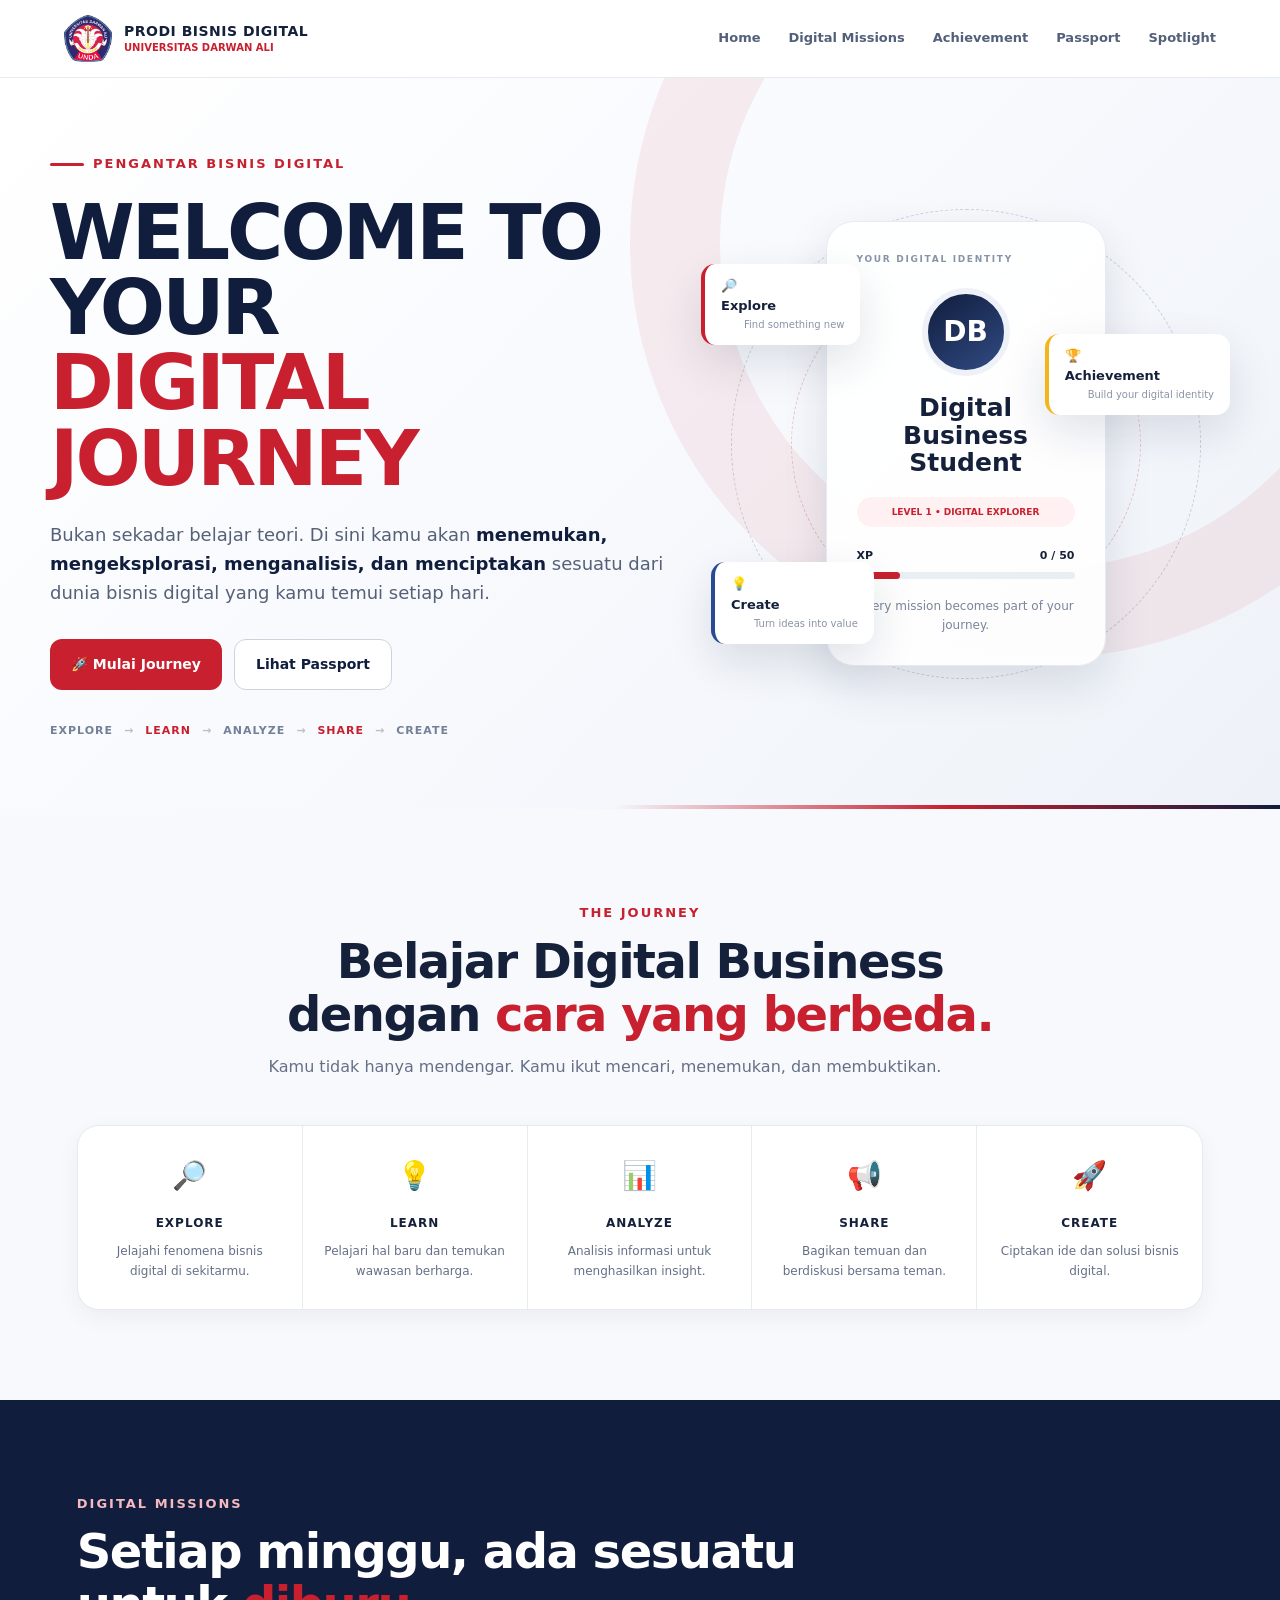
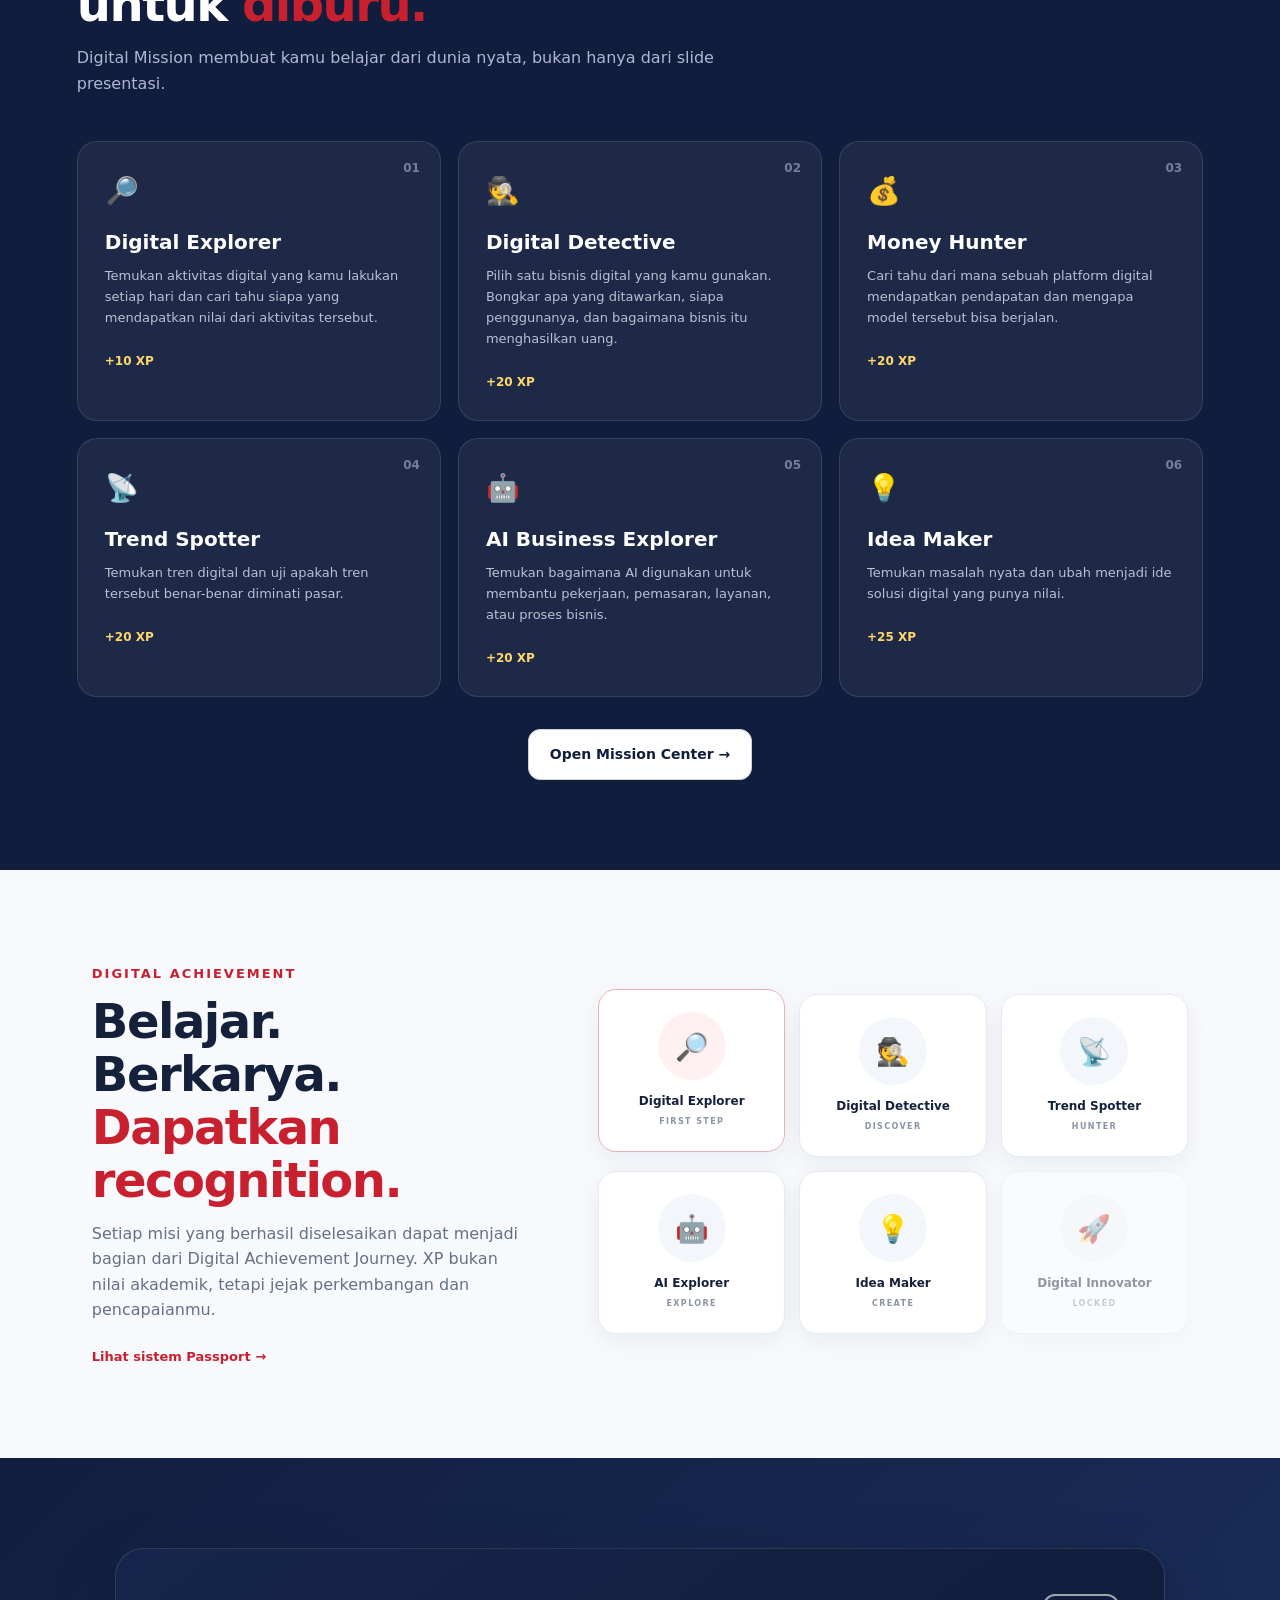
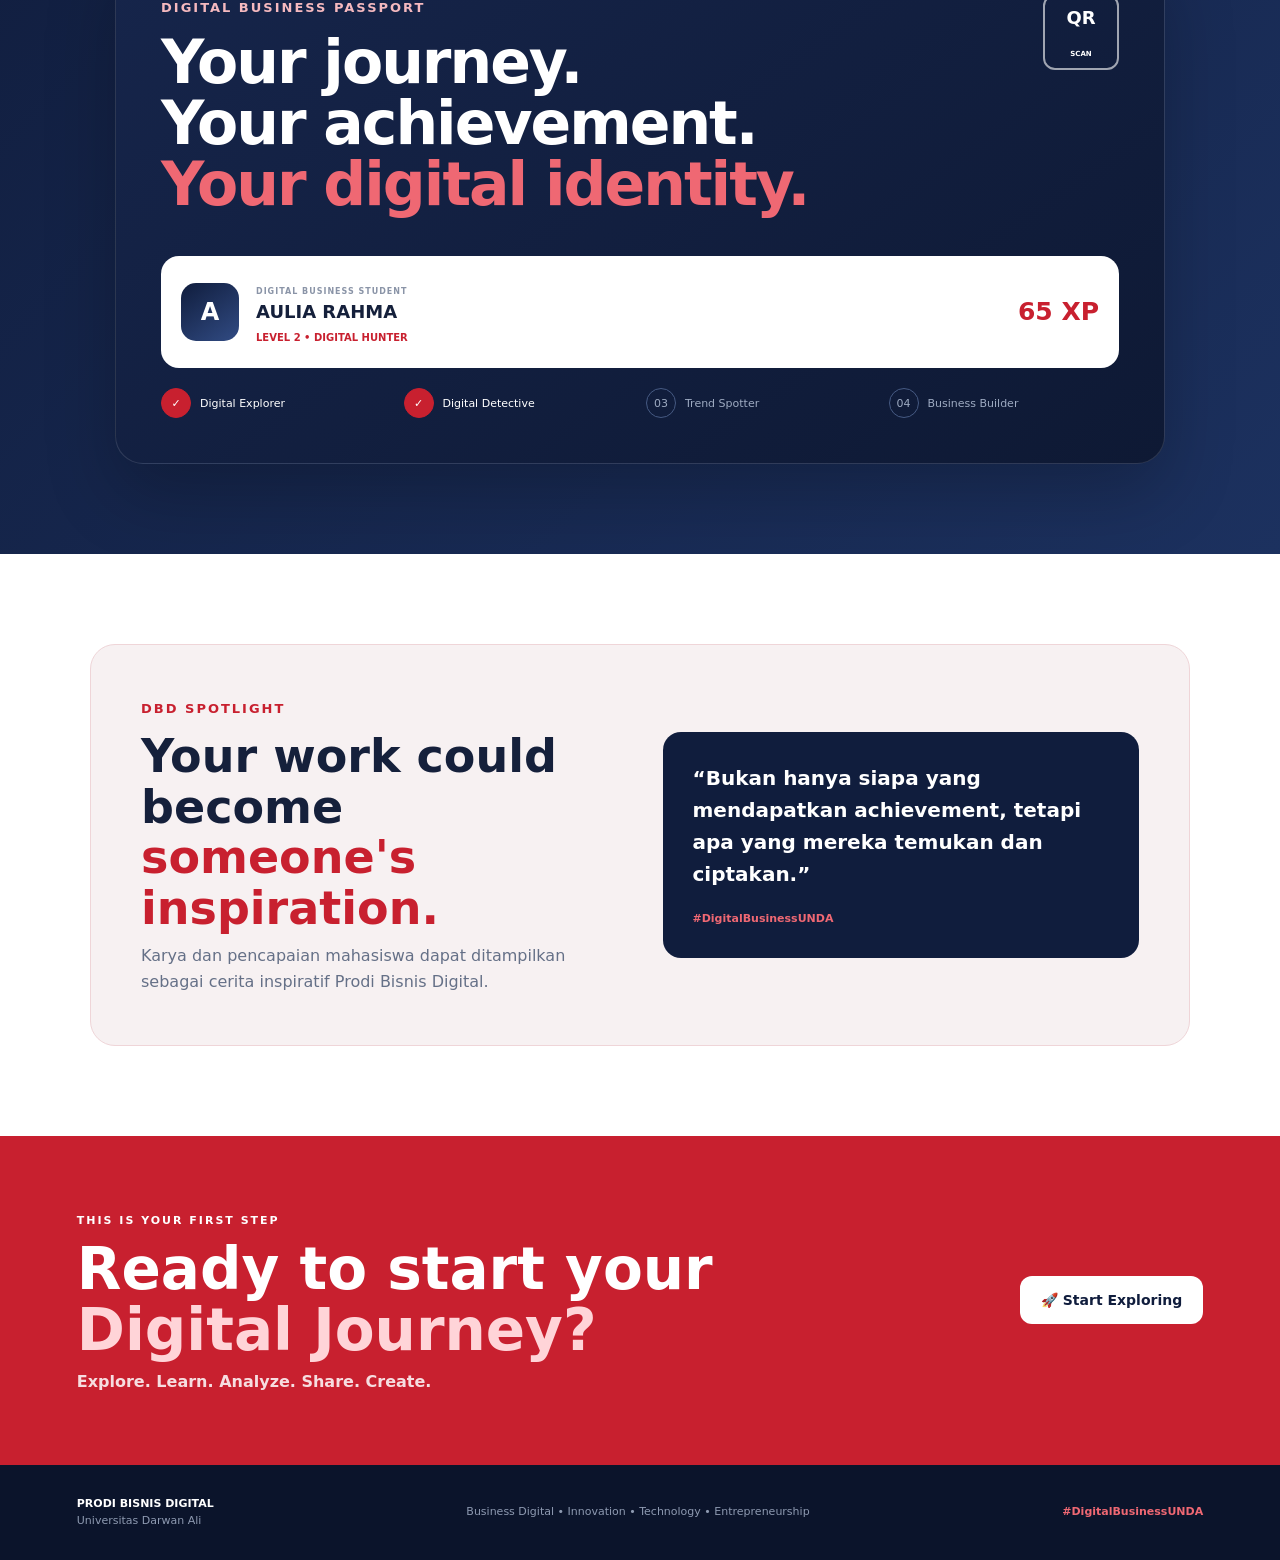
==== index.html @ ce1bdc29 "Add files via upload" ====
<!DOCTYPE html>
<html lang="id">
<head>
  <meta charset="UTF-8">
  <meta name="viewport" content="width=device-width, initial-scale=1.0">
  <meta name="description" content="Digital Business Passport - Prodi Bisnis Digital Universitas Darwan Ali">
  <title>Digital Business Passport | Bisnis Digital UNDA</title>
  <link rel="stylesheet" href="style.css">
</head>
<body>

  <header class="navbar">
    <a class="brand" href="#home">
      <img src="assets/unda-logo.png" alt="Logo Universitas Darwan Ali" class="brand-logo">
      <div>
        <strong>PRODI BISNIS DIGITAL</strong>
        <span>UNIVERSITAS DARWAN ALI</span>
      </div>
    </a>

    <button class="menu-toggle" aria-label="Buka menu" aria-expanded="false">☰</button>

    <nav class="nav-links">
      <a href="#home">Home</a>
      <a href="#missions">Digital Missions</a>
      <a href="#achievement">Achievement</a>
      <a href="#passport">Passport</a>
      <a href="#spotlight">Spotlight</a>
    </nav>
  </header>

  <main id="home">

    <section class="hero">
      <div class="hero-grid">
        <div class="hero-copy">
          <div class="eyebrow"><span></span> PENGANTAR BISNIS DIGITAL</div>
          <h1>WELCOME TO YOUR<br><em>DIGITAL JOURNEY</em></h1>
          <p class="hero-lead">
            Bukan sekadar belajar teori. Di sini kamu akan
            <b>menemukan, mengeksplorasi, menganalisis, dan menciptakan</b>
            sesuatu dari dunia bisnis digital yang kamu temui setiap hari.
          </p>

          <div class="hero-actions">
            <a class="btn btn-primary" href="missions.html">🚀 Mulai Journey</a>
            <a class="btn btn-secondary" href="passport.html?student=aulia">Lihat Passport</a>
          </div>

          <div class="journey-line">
            <span>EXPLORE</span><b>→</b>
            <span>LEARN</span><b>→</b>
            <span>ANALYZE</span><b>→</b>
            <span>SHARE</span><b>→</b>
            <span>CREATE</span>
          </div>
        </div>

        <div class="hero-visual">
          <div class="orbit orbit-1"></div>
          <div class="orbit orbit-2"></div>
          <div class="visual-card main-card">
            <div class="mini-label">YOUR DIGITAL IDENTITY</div>
            <div class="avatar-placeholder">DB</div>
            <h3>Digital Business<br>Student</h3>
            <div class="level-pill">LEVEL 1 • DIGITAL EXPLORER</div>
            <div class="xp-row">
              <span>XP</span><strong>0 / 50</strong>
            </div>
            <div class="xp-track"><i></i></div>
            <p>Every mission becomes part of your journey.</p>
          </div>
          <div class="floating-card fc-one">🔎 <b>Explore</b><small>Find something new</small></div>
          <div class="floating-card fc-two">🏆 <b>Achievement</b><small>Build your digital identity</small></div>
          <div class="floating-card fc-three">💡 <b>Create</b><small>Turn ideas into value</small></div>
        </div>
      </div>
    </section>

    <section class="intro section">
      <div class="section-heading centered">
        <span class="section-kicker">THE JOURNEY</span>
        <h2>Belajar Digital Business dengan <span>cara yang berbeda.</span></h2>
        <p>Kamu tidak hanya mendengar. Kamu ikut mencari, menemukan, dan membuktikan.</p>
      </div>

      <div class="steps">
        <article><div class="step-icon">🔎</div><b>EXPLORE</b><p>Jelajahi fenomena bisnis digital di sekitarmu.</p></article>
        <article><div class="step-icon">💡</div><b>LEARN</b><p>Pelajari hal baru dan temukan wawasan berharga.</p></article>
        <article><div class="step-icon">📊</div><b>ANALYZE</b><p>Analisis informasi untuk menghasilkan insight.</p></article>
        <article><div class="step-icon">📢</div><b>SHARE</b><p>Bagikan temuan dan berdiskusi bersama teman.</p></article>
        <article><div class="step-icon">🚀</div><b>CREATE</b><p>Ciptakan ide dan solusi bisnis digital.</p></article>
      </div>
    </section>

    <section id="missions" class="dark-section section">
      <div class="section-heading">
        <span class="section-kicker light">DIGITAL MISSIONS</span>
        <h2>Setiap minggu, ada sesuatu untuk <span>diburu.</span></h2>
        <p>Digital Mission membuat kamu belajar dari dunia nyata, bukan hanya dari slide presentasi.</p>
      </div>

      <div class="mission-grid">
        <article class="mission-card">
          <span class="mission-no">01</span><div class="mission-icon">🔎</div>
          <h3>Digital Explorer</h3>
          <p>Temukan aktivitas digital yang kamu lakukan setiap hari dan cari tahu siapa yang mendapatkan nilai dari aktivitas tersebut.</p>
          <span class="xp">+10 XP</span>
        </article>
        <article class="mission-card">
          <span class="mission-no">02</span><div class="mission-icon">🕵️</div>
          <h3>Digital Detective</h3>
          <p>Pilih satu bisnis digital yang kamu gunakan. Bongkar apa yang ditawarkan, siapa penggunanya, dan bagaimana bisnis itu menghasilkan uang.</p>
          <span class="xp">+20 XP</span>
        </article>
        <article class="mission-card">
          <span class="mission-no">03</span><div class="mission-icon">💰</div>
          <h3>Money Hunter</h3>
          <p>Cari tahu dari mana sebuah platform digital mendapatkan pendapatan dan mengapa model tersebut bisa berjalan.</p>
          <span class="xp">+20 XP</span>
        </article>
        <article class="mission-card">
          <span class="mission-no">04</span><div class="mission-icon">📡</div>
          <h3>Trend Spotter</h3>
          <p>Temukan tren digital dan uji apakah tren tersebut benar-benar diminati pasar.</p>
          <span class="xp">+20 XP</span>
        </article>
        <article class="mission-card">
          <span class="mission-no">05</span><div class="mission-icon">🤖</div>
          <h3>AI Business Explorer</h3>
          <p>Temukan bagaimana AI digunakan untuk membantu pekerjaan, pemasaran, layanan, atau proses bisnis.</p>
          <span class="xp">+20 XP</span>
        </article>
        <article class="mission-card">
          <span class="mission-no">06</span><div class="mission-icon">💡</div>
          <h3>Idea Maker</h3>
          <p>Temukan masalah nyata dan ubah menjadi ide solusi digital yang punya nilai.</p>
          <span class="xp">+25 XP</span>
        </article>
      </div>
      <div style="text-align:center;margin-top:32px"><a href="missions.html" class="btn btn-secondary" style="background:#fff">Open Mission Center →</a></div>
    </section>

    <section id="achievement" class="section achievement-section">
      <div class="achievement-copy">
        <span class="section-kicker">DIGITAL ACHIEVEMENT</span>
        <h2>Belajar. Berkarya.<br><span>Dapatkan recognition.</span></h2>
        <p>
          Setiap misi yang berhasil diselesaikan dapat menjadi bagian dari
          Digital Achievement Journey. XP bukan nilai akademik, tetapi jejak
          perkembangan dan pencapaianmu.
        </p>
        <a class="text-link" href="#passport">Lihat sistem Passport →</a>
      </div>

      <div class="badge-board">
        <div class="badge-card active"><div class="badge-circle">🔎</div><b>Digital Explorer</b><small>FIRST STEP</small></div>
        <div class="badge-card"><div class="badge-circle">🕵️</div><b>Digital Detective</b><small>DISCOVER</small></div>
        <div class="badge-card"><div class="badge-circle">📡</div><b>Trend Spotter</b><small>HUNTER</small></div>
        <div class="badge-card"><div class="badge-circle">🤖</div><b>AI Explorer</b><small>EXPLORE</small></div>
        <div class="badge-card"><div class="badge-circle">💡</div><b>Idea Maker</b><small>CREATE</small></div>
        <div class="badge-card locked"><div class="badge-circle">🚀</div><b>Digital Innovator</b><small>LOCKED</small></div>
      </div>
    </section>

    <section id="passport" class="passport-section section">
      <div class="passport-preview">
        <div class="passport-top">
          <div>
            <span class="section-kicker light">DIGITAL BUSINESS PASSPORT</span>
            <h2>Your journey.<br>Your achievement.<br><span>Your digital identity.</span></h2>
          </div>
          <div class="qr-box">QR<br><small>SCAN</small></div>
        </div>

        <div class="sample-profile">
          <div class="sample-avatar">A</div>
          <div>
            <small>DIGITAL BUSINESS STUDENT</small>
            <h3>AULIA RAHMA</h3>
            <span>LEVEL 2 • DIGITAL HUNTER</span>
          </div>
          <strong>65 XP</strong>
        </div>

        <div class="timeline">
          <div class="done"><i>✓</i><span>Digital Explorer</span></div>
          <div class="done"><i>✓</i><span>Digital Detective</span></div>
          <div><i>03</i><span>Trend Spotter</span></div>
          <div><i>04</i><span>Business Builder</span></div>
        </div>
      </div>
    </section>

    <section id="spotlight" class="spotlight section">
      <div class="spotlight-box">
        <div>
          <span class="section-kicker">DBD SPOTLIGHT</span>
          <h2>Your work could become<br><span>someone's inspiration.</span></h2>
          <p>
            Karya dan pencapaian mahasiswa dapat ditampilkan sebagai cerita
            inspiratif Prodi Bisnis Digital.
          </p>
        </div>
        <div class="spotlight-quote">
          <b>“Bukan hanya siapa yang mendapatkan achievement, tetapi apa yang mereka temukan dan ciptakan.”</b>
          <span>#DigitalBusinessUNDA</span>
        </div>
      </div>
    </section>

    <section class="final-cta">
      <div>
        <span>THIS IS YOUR FIRST STEP</span>
        <h2>Ready to start your<br><em>Digital Journey?</em></h2>
        <p>Explore. Learn. Analyze. Share. Create.</p>
      </div>
      <a class="btn btn-light" href="#missions">🚀 Start Exploring</a>
    </section>

  </main>

  <footer>
    <div>
      <strong>PRODI BISNIS DIGITAL</strong>
      <span>Universitas Darwan Ali</span>
    </div>
    <p>Business Digital • Innovation • Technology • Entrepreneurship</p>
    <b>#DigitalBusinessUNDA</b>
  </footer>

  <script src="script.js"></script>
</body>
</html>
---- style.css ----
:root{
  --navy:#101d3d;
  --navy-2:#172852;
  --red:#c8202f;
  --red-dark:#9f1522;
  --gold:#f3b51b;
  --ink:#15203b;
  --muted:#657087;
  --paper:#f7f9fc;
  --white:#fff;
  --line:#e6eaf1;
  --shadow:0 18px 45px rgba(16,29,61,.12);
}
*{box-sizing:border-box;margin:0;padding:0}
html{scroll-behavior:smooth}
body{font-family:Inter,ui-sans-serif,system-ui,-apple-system,BlinkMacSystemFont,"Segoe UI",sans-serif;color:var(--ink);background:var(--paper);line-height:1.6}
a{text-decoration:none;color:inherit}
.navbar{height:78px;background:rgba(255,255,255,.96);backdrop-filter:blur(14px);display:flex;align-items:center;justify-content:space-between;padding:0 clamp(20px,5vw,70px);position:sticky;top:0;z-index:20;border-bottom:1px solid var(--line)}
.brand{display:flex;align-items:center;gap:12px}
.brand-logo{width:48px;height:48px;object-fit:contain}
.brand div{display:flex;flex-direction:column;line-height:1.15}
.brand strong{font-size:14px;letter-spacing:.5px}
.brand span{font-size:10px;color:var(--red);font-weight:700;margin-top:3px}
.nav-links{display:flex;gap:28px;font-size:13px;font-weight:700;color:#526079}
.nav-links a:hover{color:var(--red)}
.menu-toggle{display:none;background:none;border:0;font-size:26px;color:var(--navy)}
.hero{min-height:680px;background:linear-gradient(135deg,#fff 0%,#f7f9fd 52%,#eef2f8 100%);overflow:hidden;position:relative}
.hero:before{content:"";position:absolute;right:-180px;top:-250px;width:650px;height:650px;border-radius:50%;border:90px solid rgba(200,32,47,.07)}
.hero:after{content:"";position:absolute;right:0;bottom:0;width:52%;height:4px;background:linear-gradient(90deg,transparent,var(--red),var(--navy))}
.hero-grid{max-width:1240px;margin:auto;min-height:680px;display:grid;grid-template-columns:1.08fr .92fr;align-items:center;padding:70px 30px;gap:30px}
.hero-copy{position:relative;z-index:2}
.eyebrow,.section-kicker{font-size:13px;font-weight:900;letter-spacing:2px;color:var(--red);display:inline-flex;align-items:center;gap:9px}
.eyebrow span{width:34px;height:3px;background:var(--red);display:inline-block;border-radius:5px}
.hero h1{font-size:clamp(45px,6vw,78px);line-height:.98;letter-spacing:-3px;margin:20px 0 25px;color:var(--navy)}
.hero h1 em{font-style:normal;color:var(--red)}
.hero-lead{font-size:18px;max-width:650px;color:#566178}
.hero-lead b{color:var(--navy)}
.hero-actions{display:flex;gap:12px;margin:32px 0}
.btn{display:inline-flex;align-items:center;justify-content:center;padding:13px 21px;border-radius:12px;font-weight:800;font-size:14px;transition:.2s transform,.2s box-shadow}
.btn:hover{transform:translateY(-2px);box-shadow:0 10px 24px rgba(16,29,61,.14)}
.btn-primary{background:var(--red);color:#fff}
.btn-secondary{border:1px solid #ccd3df;background:#fff;color:var(--navy)}
.btn-light{background:#fff;color:var(--navy)}
.journey-line{display:flex;align-items:center;gap:11px;flex-wrap:wrap;font-size:11px;font-weight:900;letter-spacing:1px;color:#748097}
.journey-line span:nth-of-type(2),.journey-line span:nth-of-type(4){color:var(--red)}
.journey-line b{color:#b7bfcc}
.hero-visual{height:510px;position:relative;display:flex;align-items:center;justify-content:center}
.orbit{position:absolute;border:1px dashed rgba(16,29,61,.18);border-radius:50%}
.orbit-1{width:470px;height:470px}
.orbit-2{width:350px;height:350px;border-color:rgba(200,32,47,.25)}
.main-card{width:280px;min-height:380px;background:rgba(255,255,255,.94);border:1px solid #e6eaf1;border-radius:28px;padding:30px;box-shadow:var(--shadow);position:relative;z-index:3}
.mini-label{font-size:9px;letter-spacing:1.7px;font-weight:900;color:#8993a7}
.avatar-placeholder,.sample-avatar{display:grid;place-items:center;background:linear-gradient(145deg,var(--navy),#314b83);color:#fff;font-weight:900}
.avatar-placeholder{width:88px;height:88px;border-radius:50%;font-size:28px;margin:22px auto 18px;border:6px solid #eef1f7}
.main-card h3{font-size:25px;line-height:1.1;text-align:center}
.level-pill{font-size:9px;font-weight:900;background:#fff0f1;color:var(--red);padding:8px;border-radius:20px;text-align:center;margin:20px 0}
.xp-row{display:flex;justify-content:space-between;font-size:11px;font-weight:800}
.xp-track{height:7px;background:#e9edf4;border-radius:10px;margin:7px 0 18px;overflow:hidden}
.xp-track i{display:block;width:20%;height:100%;background:var(--red);border-radius:10px}
.main-card p{text-align:center;font-size:12px;color:#7a8599}
.floating-card{position:absolute;z-index:4;background:#fff;padding:12px 16px;border-radius:14px;box-shadow:var(--shadow);font-size:13px;border-left:4px solid var(--red);display:flex;flex-direction:column}
.floating-card small{font-size:10px;color:#8a94a7;margin-left:23px}
.fc-one{left:0;top:75px}.fc-two{right:0;top:145px;border-left-color:var(--gold)}.fc-three{left:10px;bottom:55px;border-left-color:#294b91}
.section{padding:90px clamp(20px,6vw,80px)}
.section-heading{max-width:760px;margin-bottom:45px}
.section-heading.centered{text-align:center;margin-left:auto;margin-right:auto}
.section-heading h2,.achievement-copy h2{font-size:clamp(31px,4vw,48px);line-height:1.1;letter-spacing:-1.5px;margin:10px 0 14px}
.section-heading h2 span,.achievement-copy h2 span{color:var(--red)}
.section-heading p,.achievement-copy p{color:var(--muted);max-width:690px}
.steps{max-width:1150px;margin:auto;display:grid;grid-template-columns:repeat(5,1fr);border:1px solid var(--line);background:#fff;border-radius:22px;overflow:hidden;box-shadow:0 8px 25px rgba(16,29,61,.05)}
.steps article{padding:28px 20px;text-align:center;border-right:1px solid var(--line)}
.steps article:last-child{border-right:0}
.step-icon{font-size:28px;margin-bottom:10px}.steps b{font-size:12px;letter-spacing:1px}.steps p{font-size:12px;color:var(--muted);margin-top:8px}
.dark-section{background:var(--navy);color:#fff}
.section-kicker.light{color:#f5b9bf}
.dark-section .section-heading p{color:#aeb9ce}
.mission-grid{max-width:1150px;margin:auto;display:grid;grid-template-columns:repeat(3,1fr);gap:17px}
.mission-card{position:relative;background:rgba(255,255,255,.055);border:1px solid rgba(255,255,255,.11);padding:27px;border-radius:20px;min-height:235px;transition:.2s}
.mission-card:hover{transform:translateY(-4px);border-color:rgba(255,255,255,.28)}
.mission-no{position:absolute;right:20px;top:17px;color:#73809a;font-weight:900;font-size:12px}
.mission-icon{font-size:27px;margin-bottom:14px}.mission-card h3{font-size:20px}.mission-card p{font-size:13px;color:#b9c2d3;margin:8px 0 18px}.xp{display:inline-block;color:#ffd76a;font-weight:900;font-size:12px}
.achievement-section{max-width:1250px;margin:auto;display:grid;grid-template-columns:.85fr 1.15fr;gap:70px;align-items:center}
.text-link{display:inline-block;color:var(--red);font-weight:900;margin-top:24px;font-size:13px}
.badge-board{display:grid;grid-template-columns:repeat(3,1fr);gap:14px}
.badge-card{background:#fff;border:1px solid var(--line);border-radius:18px;padding:22px 12px;text-align:center;box-shadow:0 8px 24px rgba(16,29,61,.06)}
.badge-circle{width:68px;height:68px;border-radius:50%;background:#f3f6fb;display:grid;place-items:center;margin:0 auto 12px;font-size:27px}
.badge-card b{display:block;font-size:12px}.badge-card small{display:block;color:#8a94a7;font-size:8px;letter-spacing:1.4px;margin-top:5px;font-weight:900}
.badge-card.active{border-color:#eab0b5;transform:translateY(-5px)}.badge-card.active .badge-circle{background:#fff0f1}.badge-card.locked{opacity:.45}
.passport-section{background:linear-gradient(135deg,#111e3f,#1c315f);color:#fff}
.passport-preview{max-width:1050px;margin:auto;background:linear-gradient(145deg,#16254b,#0e1934);border:1px solid rgba(255,255,255,.12);border-radius:28px;padding:45px;box-shadow:0 30px 70px rgba(0,0,0,.22)}
.passport-top{display:flex;justify-content:space-between;align-items:flex-start}
.passport-top h2{font-size:clamp(35px,5vw,60px);line-height:1.02;letter-spacing:-2px;margin-top:12px}
.passport-top h2 span{color:#ef6873}
.qr-box{width:76px;height:76px;border:2px solid rgba(255,255,255,.6);display:grid;place-items:center;text-align:center;font-weight:900;border-radius:12px;font-size:18px}.qr-box small{font-size:7px}
.sample-profile{margin-top:40px;background:#fff;color:var(--ink);border-radius:18px;padding:20px;display:flex;align-items:center;gap:17px}
.sample-avatar{width:58px;height:58px;border-radius:15px;font-size:24px}
.sample-profile small{font-size:8px;letter-spacing:1px;color:#8a94a7;font-weight:900}.sample-profile h3{font-size:18px;line-height:1.2}.sample-profile span{font-size:10px;color:var(--red);font-weight:900}.sample-profile>strong{margin-left:auto;font-size:25px;color:var(--red)}
.timeline{display:grid;grid-template-columns:repeat(4,1fr);gap:12px;margin-top:20px}.timeline div{display:flex;align-items:center;gap:9px;font-size:11px;color:#9eabc2}.timeline i{width:30px;height:30px;border-radius:50%;display:grid;place-items:center;border:1px solid #465a83;font-style:normal}.timeline .done{color:#fff}.timeline .done i{background:var(--red);border-color:var(--red)}
.spotlight{background:#fff}
.spotlight-box{max-width:1100px;margin:auto;background:#f7f1f2;border:1px solid #efd5d8;border-radius:25px;padding:50px;display:grid;grid-template-columns:1fr 1fr;gap:45px;align-items:center}
.spotlight-box h2{font-size:clamp(30px,4vw,46px);line-height:1.1;margin:10px 0}.spotlight-box h2 span{color:var(--red)}.spotlight-box p{color:var(--muted)}
.spotlight-quote{background:var(--navy);color:#fff;border-radius:18px;padding:30px;font-size:20px}.spotlight-quote span{display:block;color:#ef6873;font-size:11px;font-weight:900;margin-top:20px}
.final-cta{padding:70px clamp(20px,6vw,80px);background:var(--red);color:#fff;display:flex;align-items:center;justify-content:space-between;gap:30px}
.final-cta span{font-size:11px;letter-spacing:2px;font-weight:900}.final-cta h2{font-size:clamp(35px,5vw,58px);line-height:1.05;margin:8px 0}.final-cta em{font-style:normal;color:#ffd4d8}.final-cta p{font-weight:700;opacity:.85}
footer{background:#0b142b;color:#fff;padding:30px clamp(20px,6vw,80px);display:flex;justify-content:space-between;align-items:center;gap:20px;font-size:11px}
footer div{display:flex;flex-direction:column}footer span,footer p{color:#8e9ab1}footer b{color:#ef6873}
@media(max-width:900px){
  .nav-links{display:none;position:absolute;top:78px;left:0;right:0;background:#fff;padding:18px 25px;border-bottom:1px solid var(--line);flex-direction:column;gap:14px}
  .nav-links.open{display:flex}.menu-toggle{display:block}
  .hero-grid{grid-template-columns:1fr;padding-top:55px}.hero-visual{height:430px}.fc-one{left:2%;top:40px}.fc-two{right:0;top:90px}.fc-three{left:5%;bottom:20px}
  .steps{grid-template-columns:repeat(2,1fr)}.steps article:nth-child(2n){border-right:0}.steps article:nth-child(-n+3){border-bottom:1px solid var(--line)}
  .mission-grid{grid-template-columns:repeat(2,1fr)}
  .achievement-section{grid-template-columns:1fr;gap:40px}.spotlight-box{grid-template-columns:1fr}
}
@media(max-width:600px){
  .navbar{height:70px}.brand-logo{width:42px;height:42px}.brand strong{font-size:11px}.brand span{font-size:8px}
  .hero{min-height:auto}.hero-grid{min-height:auto;padding:55px 20px 30px}.hero h1{font-size:45px;letter-spacing:-2px}.hero-lead{font-size:15px}.hero-actions{flex-direction:column;align-items:stretch}
  .journey-line{gap:6px;font-size:9px}.hero-visual{height:390px}.orbit-1{width:330px;height:330px}.orbit-2{width:250px;height:250px}.main-card{width:235px;min-height:330px;padding:22px}.main-card h3{font-size:21px}.avatar-placeholder{width:70px;height:70px}.floating-card{font-size:11px;padding:9px 11px}.floating-card small{font-size:8px}
  .section{padding:65px 20px}.steps,.mission-grid,.badge-board{grid-template-columns:1fr}.steps article{border-right:0!important;border-bottom:1px solid var(--line)}.steps article:last-child{border-bottom:0}
  .mission-card{min-height:0}.passport-preview{padding:28px 20px}.passport-top{gap:15px}.qr-box{width:58px;height:58px}.sample-profile{flex-wrap:wrap}.sample-profile>strong{margin-left:0;width:100%}.timeline{grid-template-columns:1fr 1fr}
  .spotlight-box{padding:28px}.spotlight-quote{font-size:16px}.final-cta{flex-direction:column;align-items:flex-start}footer{flex-direction:column;align-items:flex-start}
}
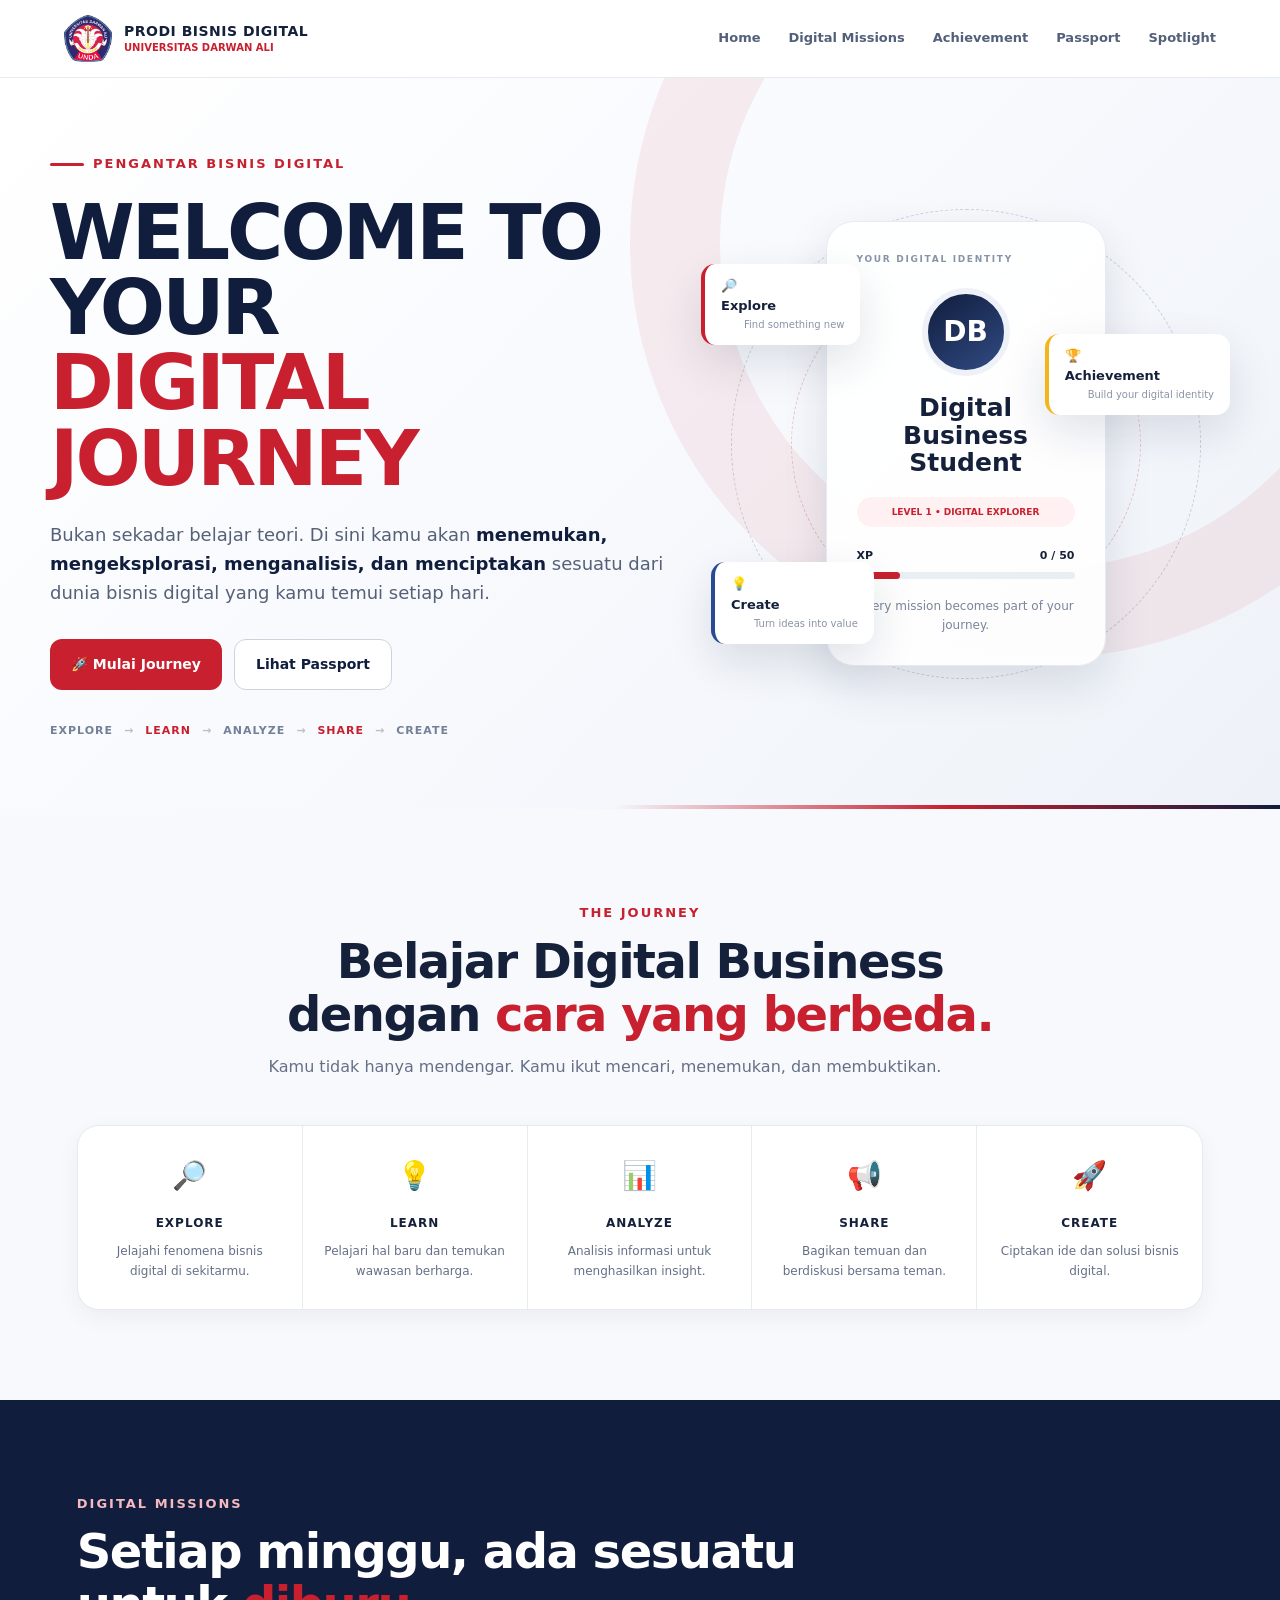
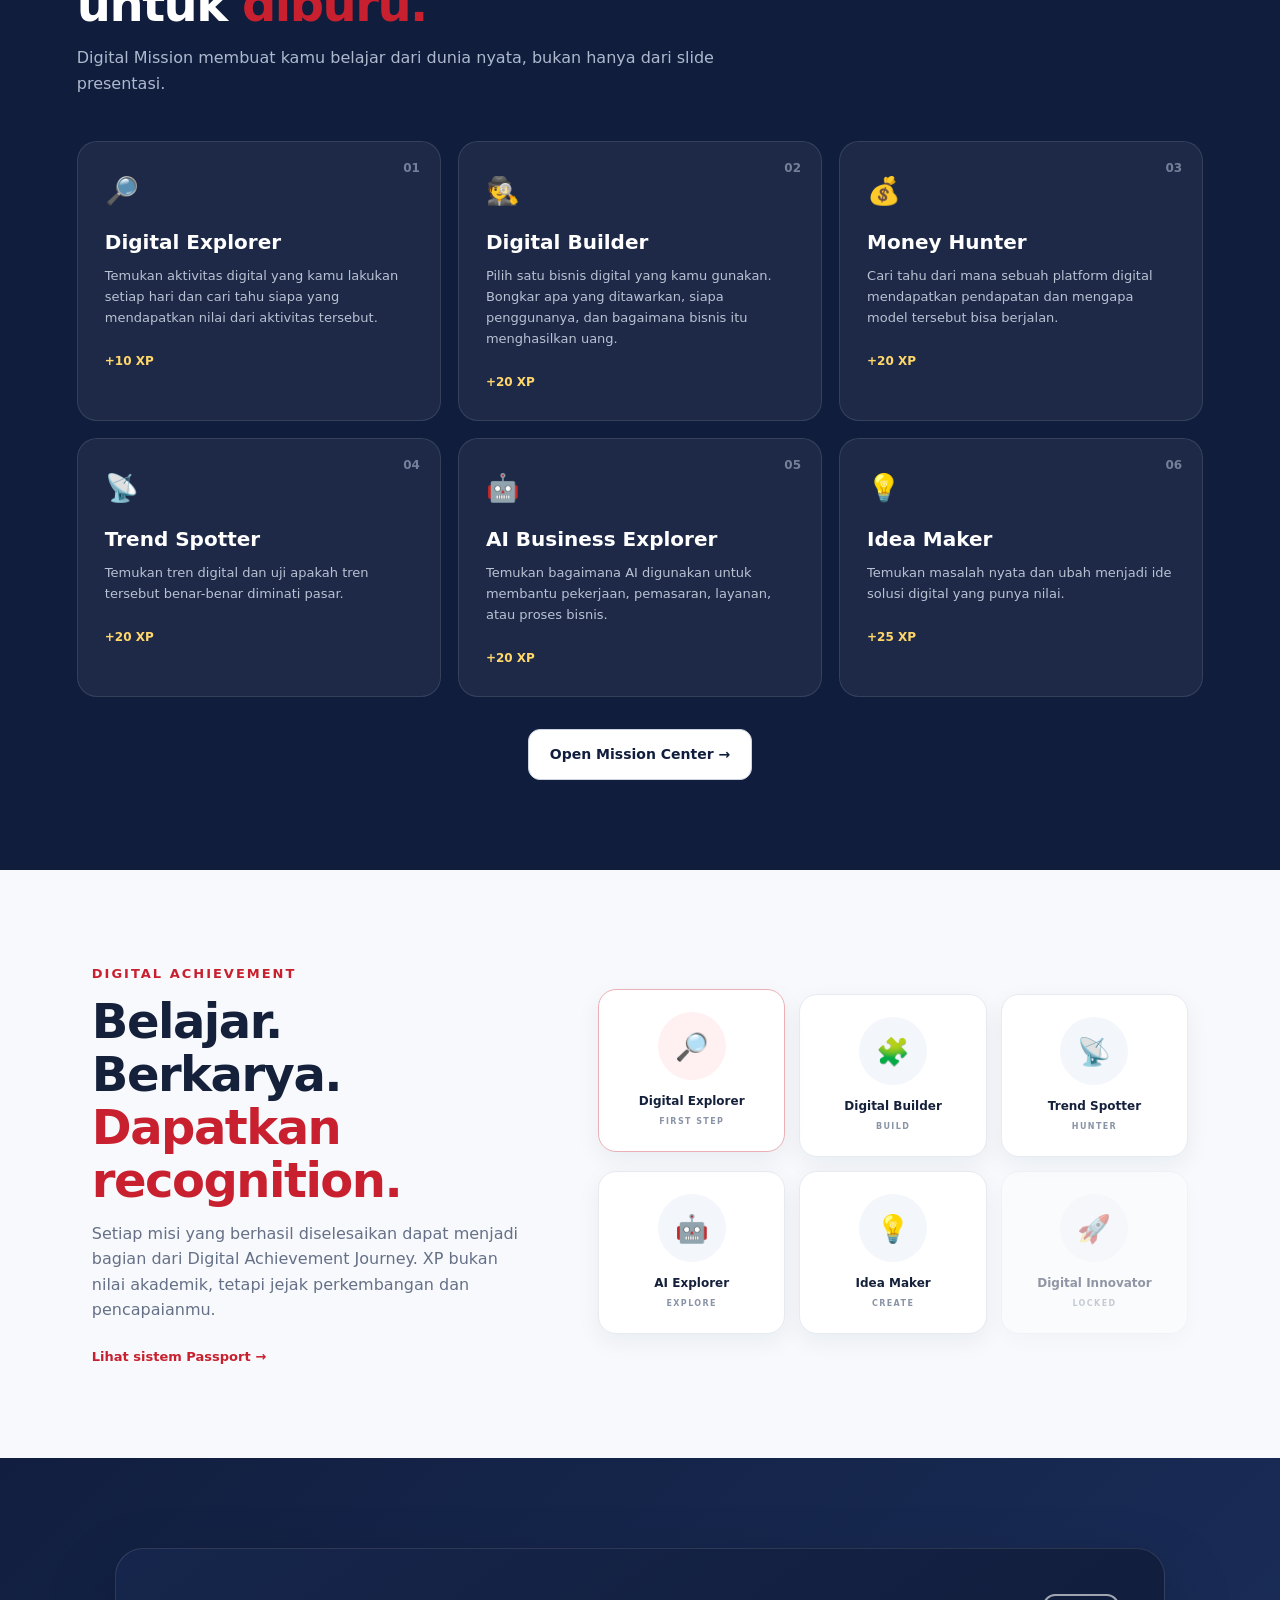
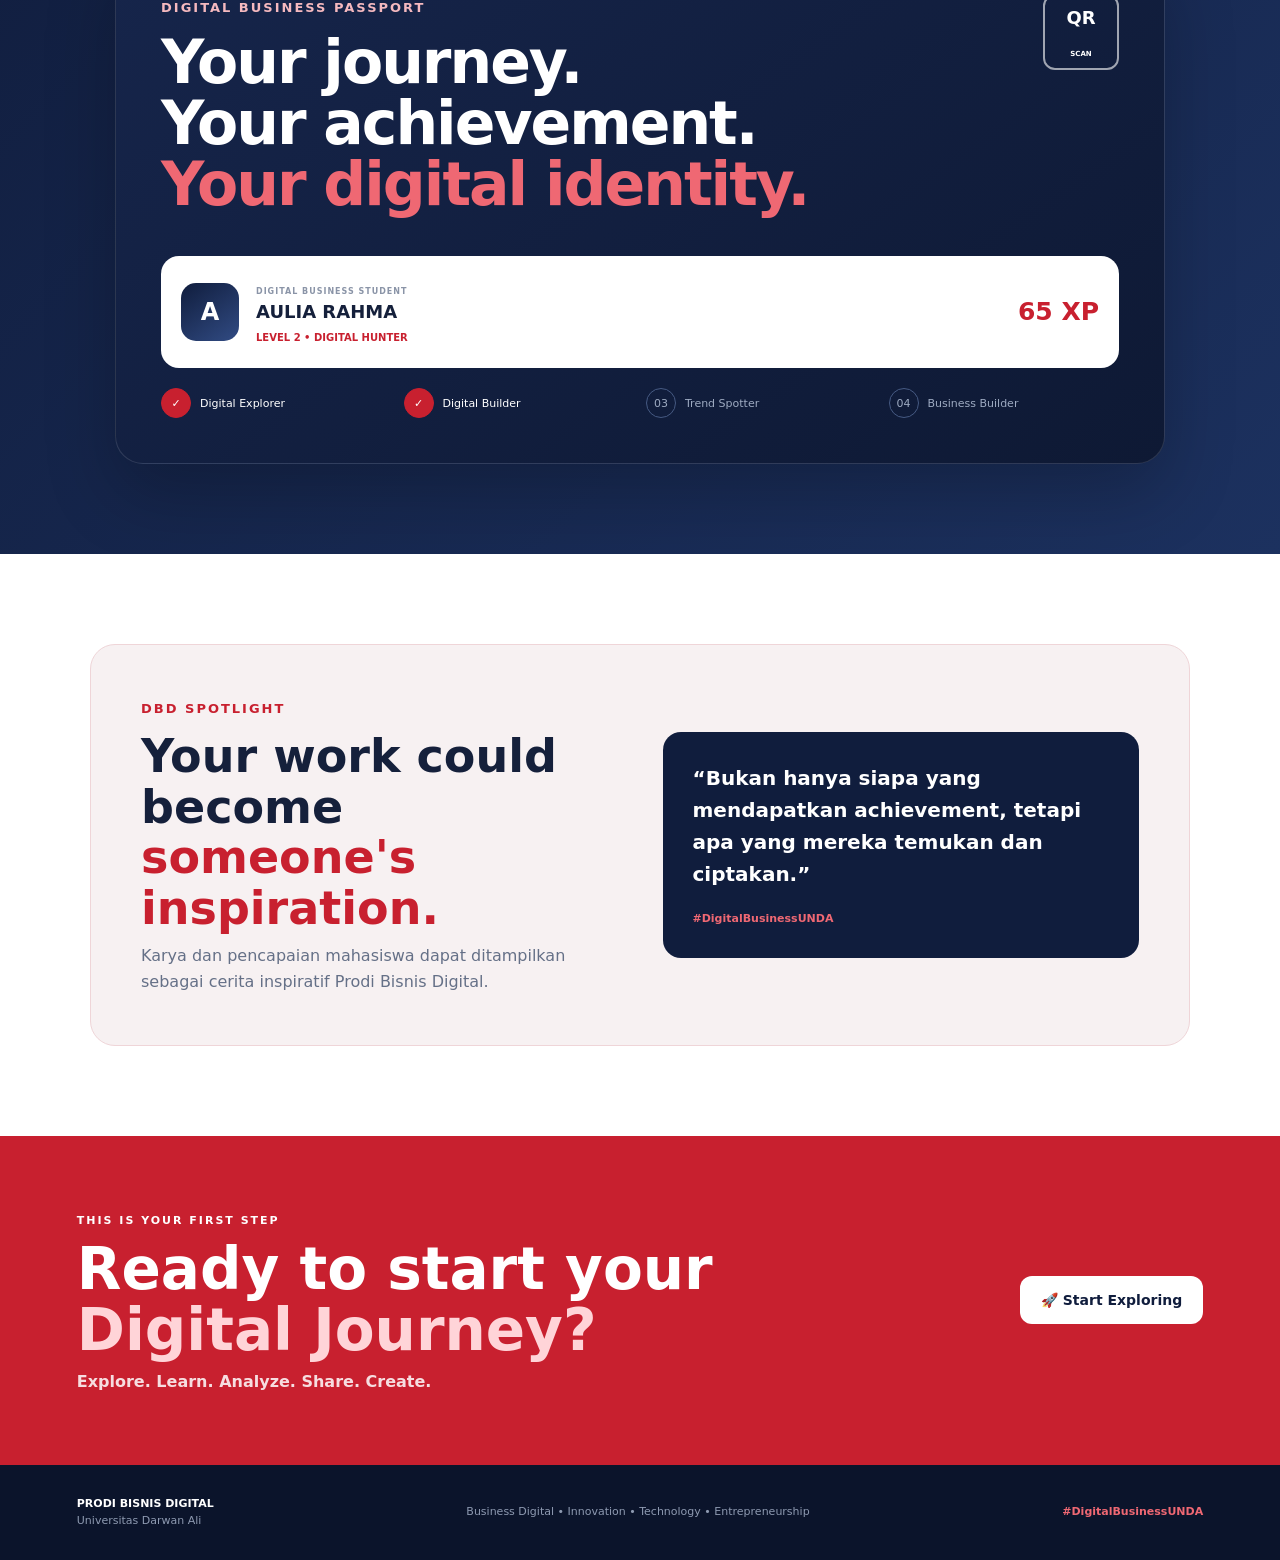
==== commit 9b8ea8b0: "Add files via upload" ====
--- a/index.html
+++ b/index.html
@@ -109,7 +109,7 @@
         </article>
         <article class="mission-card">
           <span class="mission-no">02</span><div class="mission-icon">🕵️</div>
-          <h3>Digital Detective</h3>
+          <h3>Digital Builder</h3>
           <p>Pilih satu bisnis digital yang kamu gunakan. Bongkar apa yang ditawarkan, siapa penggunanya, dan bagaimana bisnis itu menghasilkan uang.</p>
           <span class="xp">+20 XP</span>
         </article>
@@ -155,7 +155,7 @@
 
       <div class="badge-board">
         <div class="badge-card active"><div class="badge-circle">🔎</div><b>Digital Explorer</b><small>FIRST STEP</small></div>
-        <div class="badge-card"><div class="badge-circle">🕵️</div><b>Digital Detective</b><small>DISCOVER</small></div>
+        <div class="badge-card"><div class="badge-circle">🧩</div><b>Digital Builder</b><small>BUILD</small></div>
         <div class="badge-card"><div class="badge-circle">📡</div><b>Trend Spotter</b><small>HUNTER</small></div>
         <div class="badge-card"><div class="badge-circle">🤖</div><b>AI Explorer</b><small>EXPLORE</small></div>
         <div class="badge-card"><div class="badge-circle">💡</div><b>Idea Maker</b><small>CREATE</small></div>
@@ -185,7 +185,7 @@
 
         <div class="timeline">
           <div class="done"><i>✓</i><span>Digital Explorer</span></div>
-          <div class="done"><i>✓</i><span>Digital Detective</span></div>
+          <div class="done"><i>✓</i><span>Digital Builder</span></div>
           <div><i>03</i><span>Trend Spotter</span></div>
           <div><i>04</i><span>Business Builder</span></div>
         </div>
--- a/style.css
+++ b/style.css
@@ -117,6 +117,6 @@
   .hero{min-height:auto}.hero-grid{min-height:auto;padding:55px 20px 30px}.hero h1{font-size:45px;letter-spacing:-2px}.hero-lead{font-size:15px}.hero-actions{flex-direction:column;align-items:stretch}
   .journey-line{gap:6px;font-size:9px}.hero-visual{height:390px}.orbit-1{width:330px;height:330px}.orbit-2{width:250px;height:250px}.main-card{width:235px;min-height:330px;padding:22px}.main-card h3{font-size:21px}.avatar-placeholder{width:70px;height:70px}.floating-card{font-size:11px;padding:9px 11px}.floating-card small{font-size:8px}
   .section{padding:65px 20px}.steps,.mission-grid,.badge-board{grid-template-columns:1fr}.steps article{border-right:0!important;border-bottom:1px solid var(--line)}.steps article:last-child{border-bottom:0}
-  .mission-card{min-height:0}.passport-preview{padding:28px 20px}.passport-top{gap:15px}.qr-box{width:58px;height:58px}.sample-profile{flex-wrap:wrap}.sample-profile>strong{margin-left:0;width:100%}.timeline{grid-template-columns:1fr 1fr}
+  .mission-card{min-height:0}.passport-preview{padding:28px 20px}.passport-top{gap:15px}.qr-box{width:58px;height:58px}.sample-profile{flex-wrap:nowrap;align-items:center;gap:14px}.sample-avatar{width:82px;height:82px;flex:0 0 82px;border-radius:18px;font-size:24px}.sample-profile>div{min-width:0}.sample-profile h3{font-size:17px}.sample-profile small{font-size:8px}.sample-profile span{font-size:9px}.sample-profile>strong{margin-left:auto;width:auto;flex:0 0 auto}.timeline{grid-template-columns:1fr 1fr}
   .spotlight-box{padding:28px}.spotlight-quote{font-size:16px}.final-cta{flex-direction:column;align-items:flex-start}footer{flex-direction:column;align-items:flex-start}
 }
